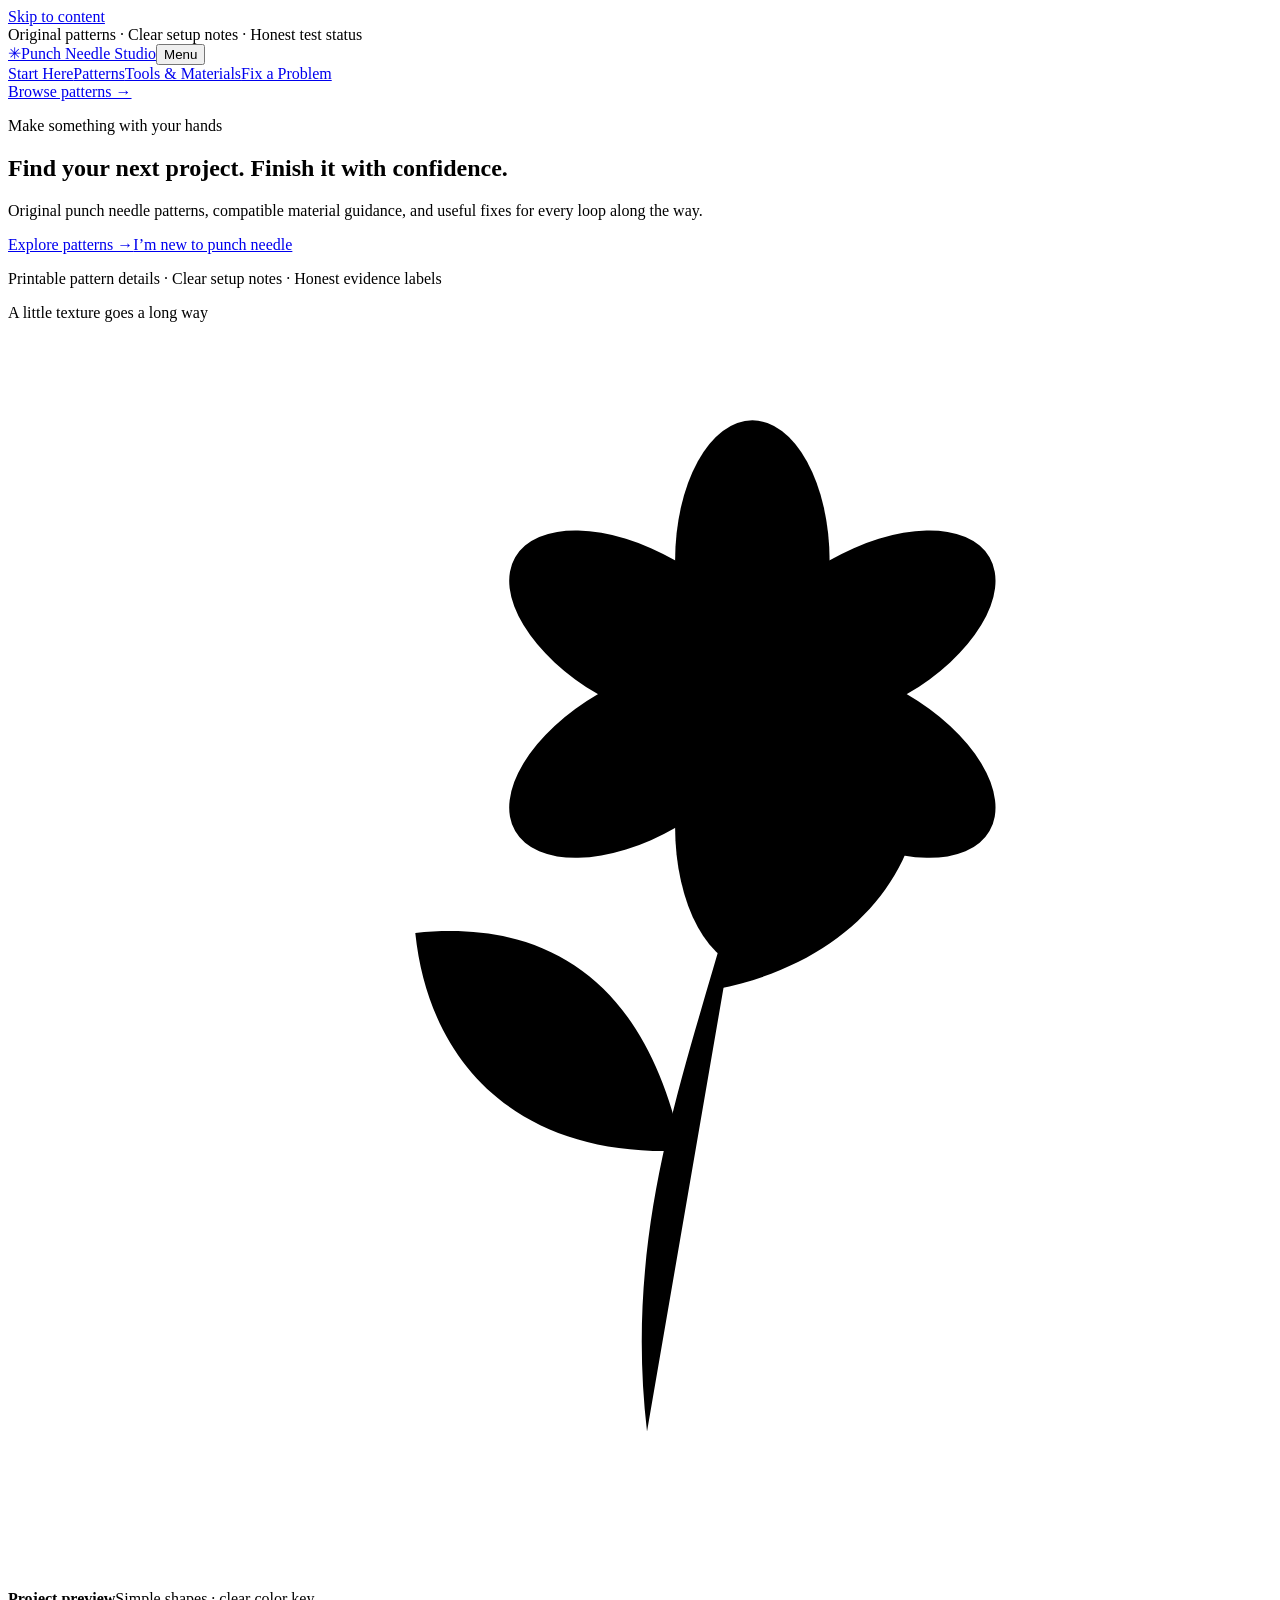
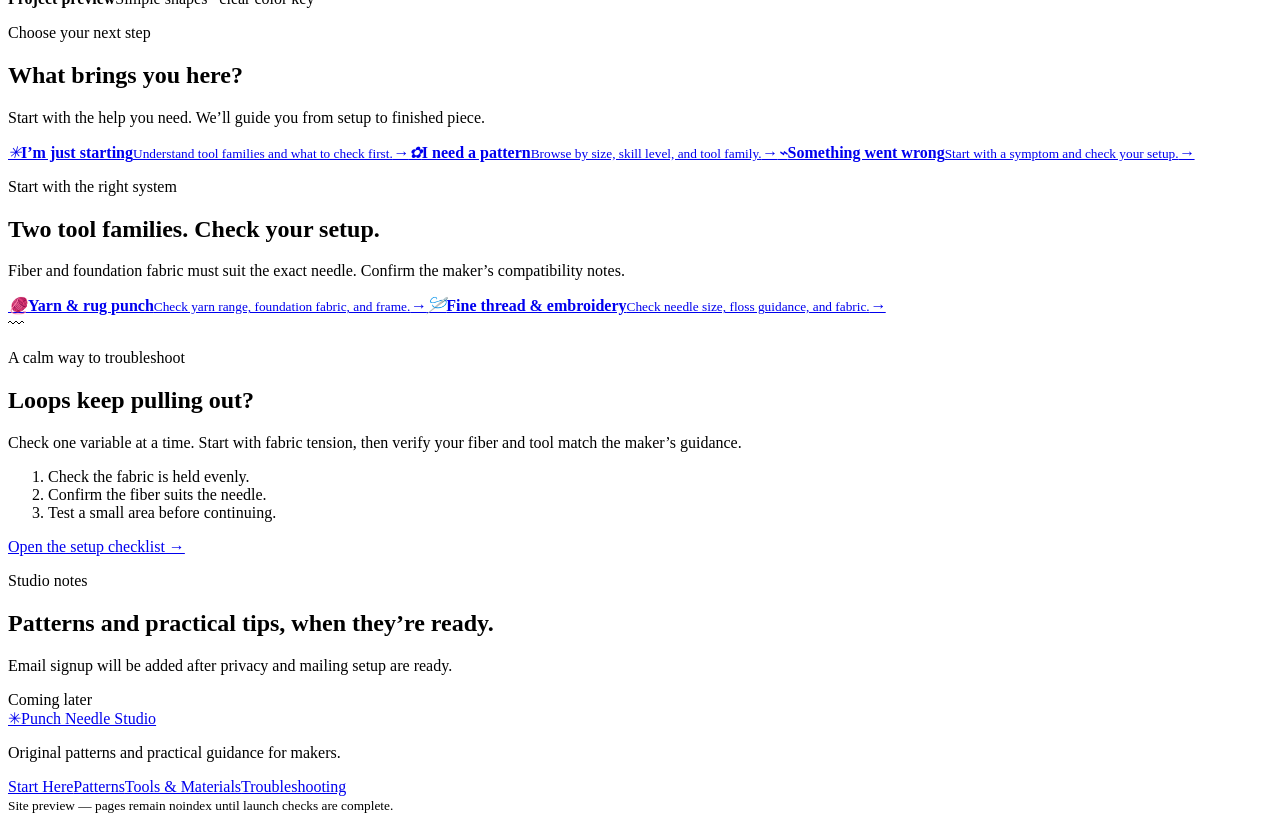
==== index.html @ ec9b4ea2 "Add static Punch Needle Studio homepage" ====
<!doctype html>
<html lang="en">
<head>
<meta charset="utf-8"><meta name="viewport" content="width=device-width,initial-scale=1">
<meta name="robots" content="noindex,nofollow">
<meta name="description" content="Original punch needle patterns, practical material guides, and clear troubleshooting for makers.">
<title>Punch Needle Studio — Patterns, Materials &amp; Clear Fixes</title>
<link rel="stylesheet" href="/assets/site.css"><script src="/assets/site.js" defer></script>
</head>
<body><a class="skip" href="#main">Skip to content</a>
<div class="announcement">Original patterns · Clear setup notes · Honest test status</div>
<header class="header"><a class="brand" href="/"><span class="mark">✳</span>Punch Needle Studio</a><button class="menu-toggle" aria-expanded="false" aria-controls="nav">Menu</button><nav id="nav"><a href="/start-here.html">Start Here</a><a href="/patterns.html">Patterns</a><a href="/#setup">Tools &amp; Materials</a><a href="/#fix">Fix a Problem</a></nav><a class="button small header-cta" href="/patterns.html">Browse patterns →</a></header>
<main id="main">
<section class="hero container"><div><p class="eyebrow">Make something with your hands</p><h1>Find your next project. Finish it with confidence.</h1><p class="lead">Original punch needle patterns, compatible material guidance, and useful fixes for every loop along the way.</p><div class="actions"><a class="button" href="/patterns.html">Explore patterns →</a><a class="button outline" href="/start-here.html">I’m new to punch needle</a></div><p class="proof">Printable pattern details · Clear setup notes · Honest evidence labels</p></div><div class="hero-art" role="img" aria-label="Floral pattern illustration shown inside a punch needle hoop"><span class="art-tag">A little texture goes a long way</span><div class="hoop"><svg viewBox="0 0 180 180" aria-hidden="true"><path class="stem" d="M91 158c-4-34 9-59 15-87"/><path class="leaf" d="M96 118c-23 1-36-12-38-31 19-2 33 7 38 31ZM101 95c20-4 31-18 29-35-18 2-29 14-29 35Z"/><g class="petals" transform="translate(106 53)"><ellipse cy="-19" rx="11" ry="20"/><ellipse cy="-19" rx="11" ry="20" transform="rotate(60)"/><ellipse cy="-19" rx="11" ry="20" transform="rotate(120)"/><ellipse cy="-19" rx="11" ry="20" transform="rotate(180)"/><ellipse cy="-19" rx="11" ry="20" transform="rotate(240)"/><ellipse cy="-19" rx="11" ry="20" transform="rotate(300)"/></g><circle class="center" cx="106" cy="53" r="10"/></svg></div><span class="art-note"><b>Project preview</b>Simple shapes · clear color key</span></div></section>
<section class="container section"><div class="section-head"><div><p class="eyebrow">Choose your next step</p><h2>What brings you here?</h2></div><p>Start with the help you need. We’ll guide you from setup to finished piece.</p></div><div class="route-grid"><a class="route" href="/start-here.html"><i>✳</i><span><b>I’m just starting</b><small>Understand tool families and what to check first.</small></span><em>→</em></a><a class="route" href="/patterns.html"><i>✿</i><span><b>I need a pattern</b><small>Browse by size, skill level, and tool family.</small></span><em>→</em></a><a class="route" href="/#fix"><i>⌁</i><span><b>Something went wrong</b><small>Start with a symptom and check your setup.</small></span><em>→</em></a></div></section>
<section class="container section setup" id="setup"><div class="section-head"><div><p class="eyebrow">Start with the right system</p><h2>Two tool families. Check your setup.</h2></div><p>Fiber and foundation fabric must suit the exact needle. Confirm the maker’s compatibility notes.</p></div><div class="setup-grid"><a href="/start-here.html#yarn" class="setup-card"><i>🧶</i><span><b>Yarn &amp; rug punch</b><small>Check yarn range, foundation fabric, and frame.</small></span><em>→</em></a><a href="/start-here.html#thread" class="setup-card"><i>🪡</i><span><b>Fine thread &amp; embroidery</b><small>Check needle size, floss guidance, and fabric.</small></span><em>→</em></a></div></section>
<section class="container section fix" id="fix"><div class="fix-art" aria-hidden="true"><div class="yarn"></div><span>〰</span></div><div><p class="eyebrow">A calm way to troubleshoot</p><h2>Loops keep pulling out?</h2><p>Check one variable at a time. Start with fabric tension, then verify your fiber and tool match the maker’s guidance.</p><ol><li>Check the fabric is held evenly.</li><li>Confirm the fiber suits the needle.</li><li>Test a small area before continuing.</li></ol><a class="text-link" href="/start-here.html#troubleshooting">Open the setup checklist →</a></div></section>
<section class="container signup"><div><p class="eyebrow">Studio notes</p><h2>Patterns and practical tips, when they’re ready.</h2><p>Email signup will be added after privacy and mailing setup are ready.</p></div><span class="badge">Coming later</span></section>
</main><footer><div class="container"><a class="brand" href="/"><span class="mark">✳</span>Punch Needle Studio</a><p>Original patterns and practical guidance for makers.</p><nav><a href="/start-here.html">Start Here</a><a href="/patterns.html">Patterns</a><a href="/#setup">Tools &amp; Materials</a><a href="/#fix">Troubleshooting</a></nav><small>Site preview — pages remain noindex until launch checks are complete.</small></div></footer>
</body></html>
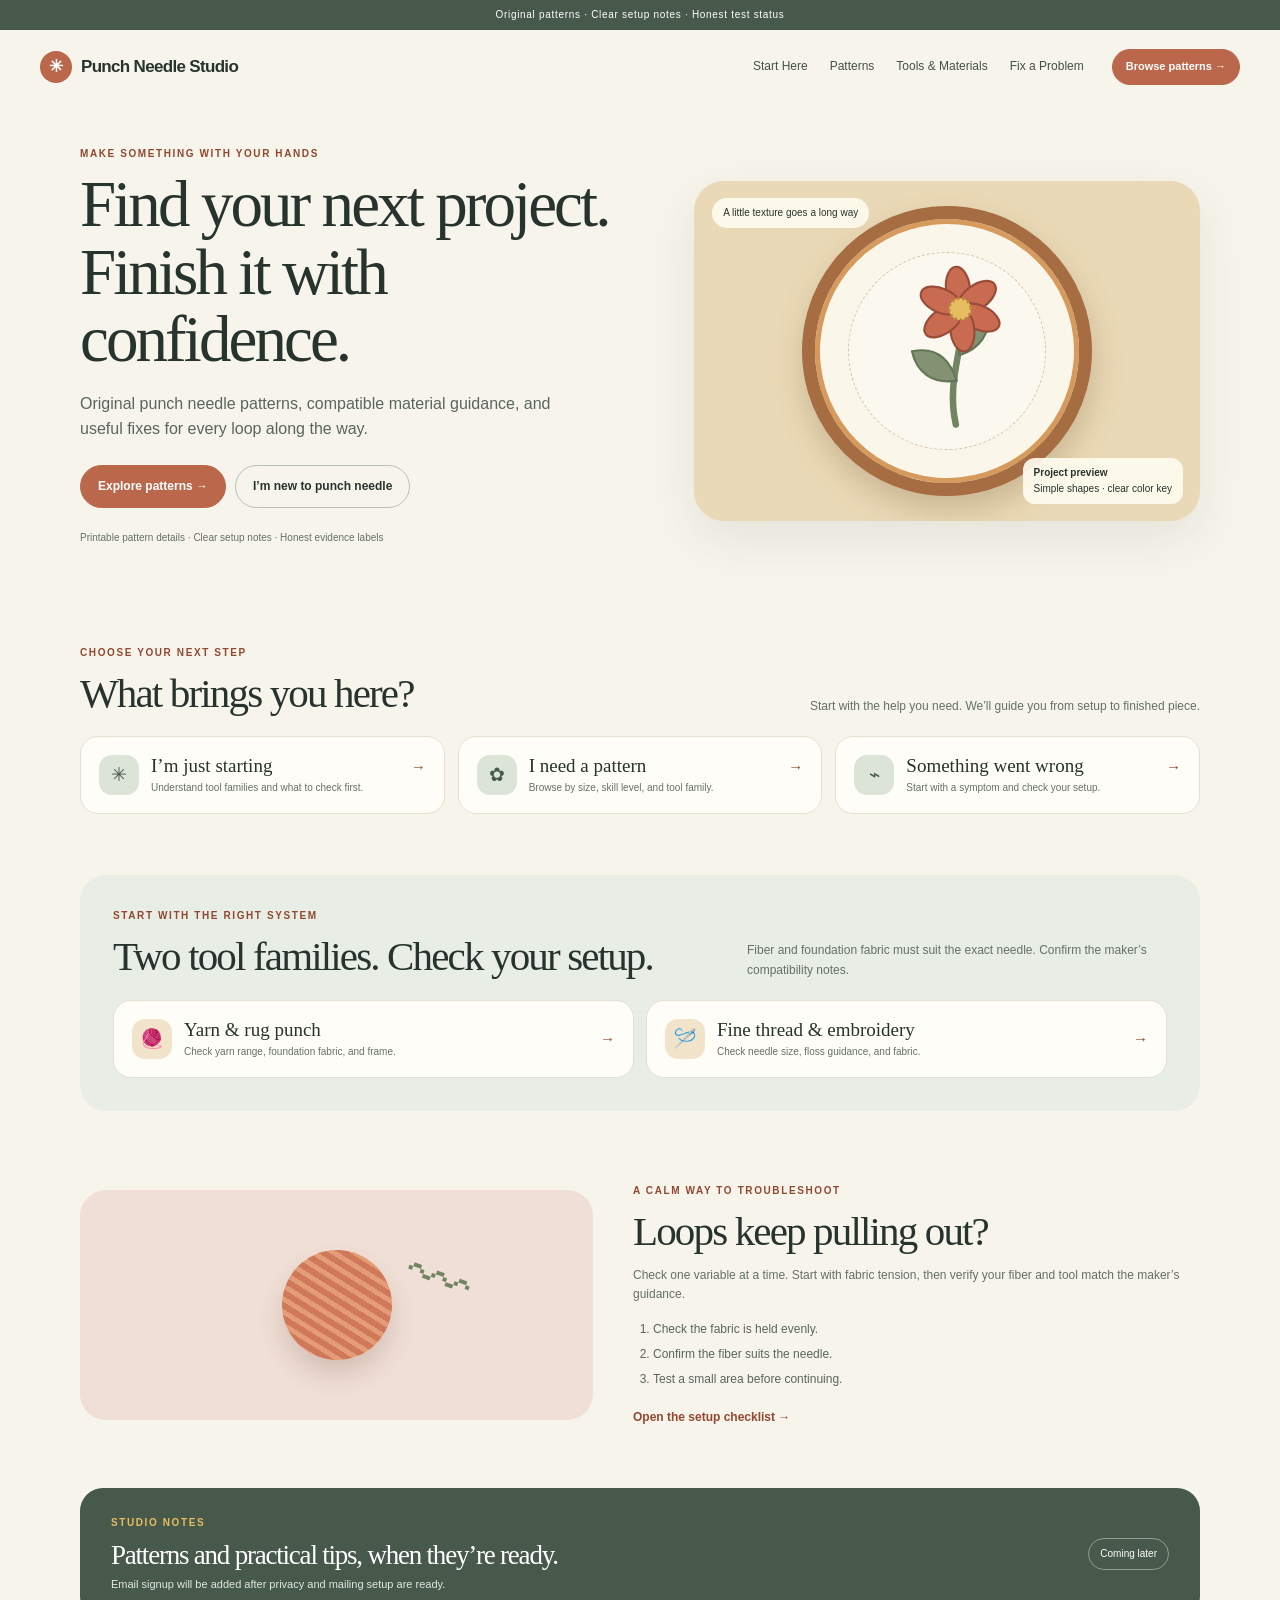
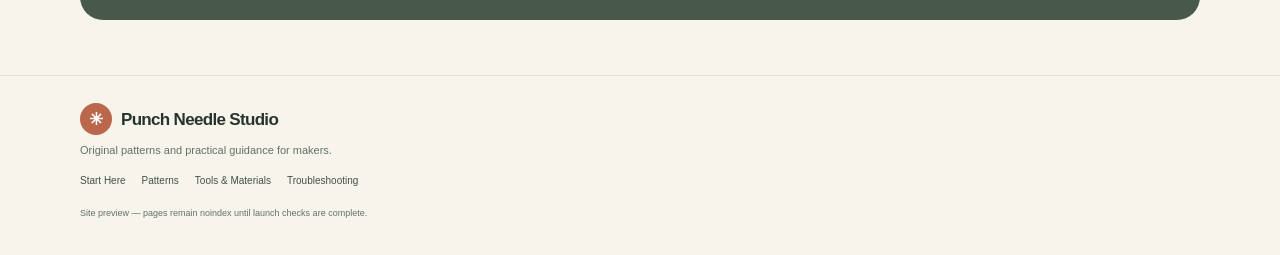
==== commit fae0ee8b: "Align homepage links for root and repository subpath" ====
--- a/index.html
+++ b/index.html
@@ -5,16 +5,16 @@
 <meta name="robots" content="noindex,nofollow">
 <meta name="description" content="Original punch needle patterns, practical material guides, and clear troubleshooting for makers.">
 <title>Punch Needle Studio — Patterns, Materials &amp; Clear Fixes</title>
-<link rel="stylesheet" href="/assets/site.css"><script src="/assets/site.js" defer></script>
+<link rel="stylesheet" href="assets/site.css"><script src="assets/site.js" defer></script>
 </head>
 <body><a class="skip" href="#main">Skip to content</a>
 <div class="announcement">Original patterns · Clear setup notes · Honest test status</div>
-<header class="header"><a class="brand" href="/"><span class="mark">✳</span>Punch Needle Studio</a><button class="menu-toggle" aria-expanded="false" aria-controls="nav">Menu</button><nav id="nav"><a href="/start-here.html">Start Here</a><a href="/patterns.html">Patterns</a><a href="/#setup">Tools &amp; Materials</a><a href="/#fix">Fix a Problem</a></nav><a class="button small header-cta" href="/patterns.html">Browse patterns →</a></header>
+<header class="header"><a class="brand" href="index.html"><span class="mark">✳</span>Punch Needle Studio</a><button class="menu-toggle" aria-expanded="false" aria-controls="nav">Menu</button><nav id="nav"><a href="start-here.html">Start Here</a><a href="patterns.html">Patterns</a><a href="index.html#setup">Tools &amp; Materials</a><a href="index.html#fix">Fix a Problem</a></nav><a class="button small header-cta" href="patterns.html">Browse patterns →</a></header>
 <main id="main">
-<section class="hero container"><div><p class="eyebrow">Make something with your hands</p><h1>Find your next project. Finish it with confidence.</h1><p class="lead">Original punch needle patterns, compatible material guidance, and useful fixes for every loop along the way.</p><div class="actions"><a class="button" href="/patterns.html">Explore patterns →</a><a class="button outline" href="/start-here.html">I’m new to punch needle</a></div><p class="proof">Printable pattern details · Clear setup notes · Honest evidence labels</p></div><div class="hero-art" role="img" aria-label="Floral pattern illustration shown inside a punch needle hoop"><span class="art-tag">A little texture goes a long way</span><div class="hoop"><svg viewBox="0 0 180 180" aria-hidden="true"><path class="stem" d="M91 158c-4-34 9-59 15-87"/><path class="leaf" d="M96 118c-23 1-36-12-38-31 19-2 33 7 38 31ZM101 95c20-4 31-18 29-35-18 2-29 14-29 35Z"/><g class="petals" transform="translate(106 53)"><ellipse cy="-19" rx="11" ry="20"/><ellipse cy="-19" rx="11" ry="20" transform="rotate(60)"/><ellipse cy="-19" rx="11" ry="20" transform="rotate(120)"/><ellipse cy="-19" rx="11" ry="20" transform="rotate(180)"/><ellipse cy="-19" rx="11" ry="20" transform="rotate(240)"/><ellipse cy="-19" rx="11" ry="20" transform="rotate(300)"/></g><circle class="center" cx="106" cy="53" r="10"/></svg></div><span class="art-note"><b>Project preview</b>Simple shapes · clear color key</span></div></section>
-<section class="container section"><div class="section-head"><div><p class="eyebrow">Choose your next step</p><h2>What brings you here?</h2></div><p>Start with the help you need. We’ll guide you from setup to finished piece.</p></div><div class="route-grid"><a class="route" href="/start-here.html"><i>✳</i><span><b>I’m just starting</b><small>Understand tool families and what to check first.</small></span><em>→</em></a><a class="route" href="/patterns.html"><i>✿</i><span><b>I need a pattern</b><small>Browse by size, skill level, and tool family.</small></span><em>→</em></a><a class="route" href="/#fix"><i>⌁</i><span><b>Something went wrong</b><small>Start with a symptom and check your setup.</small></span><em>→</em></a></div></section>
-<section class="container section setup" id="setup"><div class="section-head"><div><p class="eyebrow">Start with the right system</p><h2>Two tool families. Check your setup.</h2></div><p>Fiber and foundation fabric must suit the exact needle. Confirm the maker’s compatibility notes.</p></div><div class="setup-grid"><a href="/start-here.html#yarn" class="setup-card"><i>🧶</i><span><b>Yarn &amp; rug punch</b><small>Check yarn range, foundation fabric, and frame.</small></span><em>→</em></a><a href="/start-here.html#thread" class="setup-card"><i>🪡</i><span><b>Fine thread &amp; embroidery</b><small>Check needle size, floss guidance, and fabric.</small></span><em>→</em></a></div></section>
-<section class="container section fix" id="fix"><div class="fix-art" aria-hidden="true"><div class="yarn"></div><span>〰</span></div><div><p class="eyebrow">A calm way to troubleshoot</p><h2>Loops keep pulling out?</h2><p>Check one variable at a time. Start with fabric tension, then verify your fiber and tool match the maker’s guidance.</p><ol><li>Check the fabric is held evenly.</li><li>Confirm the fiber suits the needle.</li><li>Test a small area before continuing.</li></ol><a class="text-link" href="/start-here.html#troubleshooting">Open the setup checklist →</a></div></section>
+<section class="hero container"><div><p class="eyebrow">Make something with your hands</p><h1>Find your next project. Finish it with confidence.</h1><p class="lead">Original punch needle patterns, compatible material guidance, and useful fixes for every loop along the way.</p><div class="actions"><a class="button" href="patterns.html">Explore patterns →</a><a class="button outline" href="start-here.html">I’m new to punch needle</a></div><p class="proof">Printable pattern details · Clear setup notes · Honest evidence labels</p></div><div class="hero-art" role="img" aria-label="Floral pattern illustration shown inside a punch needle hoop"><span class="art-tag">A little texture goes a long way</span><div class="hoop"><svg viewBox="0 0 180 180" aria-hidden="true"><path class="stem" d="M91 158c-4-34 9-59 15-87"/><path class="leaf" d="M96 118c-23 1-36-12-38-31 19-2 33 7 38 31ZM101 95c20-4 31-18 29-35-18 2-29 14-29 35Z"/><g class="petals" transform="translate(106 53)"><ellipse cy="-19" rx="11" ry="20"/><ellipse cy="-19" rx="11" ry="20" transform="rotate(60)"/><ellipse cy="-19" rx="11" ry="20" transform="rotate(120)"/><ellipse cy="-19" rx="11" ry="20" transform="rotate(180)"/><ellipse cy="-19" rx="11" ry="20" transform="rotate(240)"/><ellipse cy="-19" rx="11" ry="20" transform="rotate(300)"/></g><circle class="center" cx="106" cy="53" r="10"/></svg></div><span class="art-note"><b>Project preview</b>Simple shapes · clear color key</span></div></section>
+<section class="container section"><div class="section-head"><div><p class="eyebrow">Choose your next step</p><h2>What brings you here?</h2></div><p>Start with the help you need. We’ll guide you from setup to finished piece.</p></div><div class="route-grid"><a class="route" href="start-here.html"><i>✳</i><span><b>I’m just starting</b><small>Understand tool families and what to check first.</small></span><em>→</em></a><a class="route" href="patterns.html"><i>✿</i><span><b>I need a pattern</b><small>Browse by size, skill level, and tool family.</small></span><em>→</em></a><a class="route" href="index.html#fix"><i>⌁</i><span><b>Something went wrong</b><small>Start with a symptom and check your setup.</small></span><em>→</em></a></div></section>
+<section class="container section setup" id="setup"><div class="section-head"><div><p class="eyebrow">Start with the right system</p><h2>Two tool families. Check your setup.</h2></div><p>Fiber and foundation fabric must suit the exact needle. Confirm the maker’s compatibility notes.</p></div><div class="setup-grid"><a href="start-here.html#yarn" class="setup-card"><i>🧶</i><span><b>Yarn &amp; rug punch</b><small>Check yarn range, foundation fabric, and frame.</small></span><em>→</em></a><a href="start-here.html#thread" class="setup-card"><i>🪡</i><span><b>Fine thread &amp; embroidery</b><small>Check needle size, floss guidance, and fabric.</small></span><em>→</em></a></div></section>
+<section class="container section fix" id="fix"><div class="fix-art" aria-hidden="true"><div class="yarn"></div><span>〰</span></div><div><p class="eyebrow">A calm way to troubleshoot</p><h2>Loops keep pulling out?</h2><p>Check one variable at a time. Start with fabric tension, then verify your fiber and tool match the maker’s guidance.</p><ol><li>Check the fabric is held evenly.</li><li>Confirm the fiber suits the needle.</li><li>Test a small area before continuing.</li></ol><a class="text-link" href="start-here.html#troubleshooting">Open the setup checklist →</a></div></section>
 <section class="container signup"><div><p class="eyebrow">Studio notes</p><h2>Patterns and practical tips, when they’re ready.</h2><p>Email signup will be added after privacy and mailing setup are ready.</p></div><span class="badge">Coming later</span></section>
-</main><footer><div class="container"><a class="brand" href="/"><span class="mark">✳</span>Punch Needle Studio</a><p>Original patterns and practical guidance for makers.</p><nav><a href="/start-here.html">Start Here</a><a href="/patterns.html">Patterns</a><a href="/#setup">Tools &amp; Materials</a><a href="/#fix">Troubleshooting</a></nav><small>Site preview — pages remain noindex until launch checks are complete.</small></div></footer>
+</main><footer><div class="container"><a class="brand" href="index.html"><span class="mark">✳</span>Punch Needle Studio</a><p>Original patterns and practical guidance for makers.</p><nav><a href="start-here.html">Start Here</a><a href="patterns.html">Patterns</a><a href="index.html#setup">Tools &amp; Materials</a><a href="index.html#fix">Troubleshooting</a></nav><small>Site preview — pages remain noindex until launch checks are complete.</small></div></footer>
 </body></html>
--- a/assets/site.css
+++ b/assets/site.css
@@ -0,0 +1,6 @@
+:root{--ink:#26342d;--muted:#647168;--paper:#f7f4ec;--card:#fffdf8;--sage:#dce4d7;--deep:#46594b;--clay:#bb674b;--claydark:#914830;--gold:#e7bd62;--line:#e6e0d3;--shadow:0 18px 50px #32372c17}
+*{box-sizing:border-box}html{scroll-behavior:smooth}body{margin:0;background:var(--paper);color:var(--ink);font:15px/1.6 Arial,Helvetica,sans-serif}a{color:inherit}button{font:inherit}.container{width:min(1120px,calc(100% - 40px));margin:auto}.skip{position:absolute;left:-999px;top:5px;background:white;padding:10px;z-index:10}.skip:focus{left:5px}.announcement{background:var(--deep);color:#fff;text-align:center;padding:7px;font-size:10px;letter-spacing:.07em}.header{width:min(1200px,calc(100% - 40px));min-height:74px;margin:auto;display:flex;align-items:center;gap:28px}.brand{display:inline-flex;align-items:center;gap:9px;font-size:17px;font-weight:800;letter-spacing:-.04em;text-decoration:none;white-space:nowrap}.mark{width:32px;height:32px;background:var(--clay);color:white;border-radius:50%;display:grid;place-items:center}.header nav{display:flex;gap:22px;margin-left:auto}.header nav a,footer nav a{font-size:12px;text-decoration:none;color:#435149}.header nav a:hover,footer nav a:hover{color:var(--claydark)}.menu-toggle{display:none}.button{display:inline-flex;align-items:center;justify-content:center;gap:8px;border:1px solid var(--clay);border-radius:99px;padding:11px 17px;background:var(--clay);color:#fff;text-decoration:none;font-weight:bold;font-size:12px}.button:hover{background:var(--claydark)}.button.outline{background:transparent;color:var(--ink);border-color:#b7c1b6}.small{padding:8px 13px;font-size:11px}.hero{display:grid;grid-template-columns:1.05fr .95fr;gap:55px;align-items:center;padding:42px 0 65px}.eyebrow{font-size:10px;text-transform:uppercase;letter-spacing:.16em;font-weight:800;color:var(--claydark);margin:0 0 9px}.hero h1,h2{font-family:Georgia,'Times New Roman',serif;letter-spacing:-.045em;font-weight:500}.hero h1{font-size:clamp(42px,5.4vw,65px);line-height:1.04;margin:0 0 17px}.lead{font-size:16px;color:#59665d;max-width:480px;margin:0 0 23px}.actions{display:flex;gap:9px;flex-wrap:wrap}.proof{font-size:10px;color:var(--muted);margin-top:22px}.hero-art{min-height:340px;border-radius:30px;background-color:#ead9b6;background-image:radial-gradient(#7655341c .7px,transparent .7px);background-size:8px 8px;box-shadow:var(--shadow);position:relative;display:grid;place-items:center;overflow:hidden}.art-tag,.art-note{position:absolute;background:#fffdf0e8;border-radius:99px;padding:7px 11px;font-size:10px}.art-tag{top:17px;left:18px}.art-note{right:17px;bottom:17px;border-radius:12px}.art-note b{display:block}.hoop{width:min(70%,290px);aspect-ratio:1;border:13px solid #a66d42;border-radius:50%;background:#faf6e9;box-shadow:inset 0 0 0 5px #d69a5d,0 15px 30px #76553444;display:grid;place-items:center;transform:rotate(-6deg)}.hoop svg{width:75%;height:75%;border:1px dashed #d6c6a8;border-radius:50%;background:#fbf8ef}.stem{fill:none;stroke:#718563;stroke-width:6;stroke-linecap:round}.leaf{fill:#829272;stroke:#637656;stroke-width:2}.petals{fill:#c86b51;stroke:#994c3a;stroke-width:2}.center{fill:var(--gold);stroke:#b88637;stroke-width:3;stroke-dasharray:2 3}.section{padding:24px 0 61px}.section-head{display:flex;justify-content:space-between;align-items:end;gap:20px;margin-bottom:20px}.section h2,.fix h2,.signup h2{font-size:clamp(30px,4vw,41px);line-height:1.13;margin:0}.section-head>p{max-width:420px;color:var(--muted);font-size:12px;margin:0}.route-grid{display:grid;grid-template-columns:repeat(3,1fr);gap:13px}.route,.setup-card{border:1px solid var(--line);background:var(--card);border-radius:18px;padding:18px;display:flex;align-items:flex-start;gap:12px;text-decoration:none;transition:.18s}.route:hover,.setup-card:hover{transform:translateY(-2px);border-color:#bac7ba}.route i,.setup-card i{font-style:normal;width:40px;height:40px;border-radius:13px;background:var(--sage);display:grid;place-items:center;color:var(--deep);font-size:19px}.route b,.setup-card b{display:block;font:500 19px Georgia,serif;margin-bottom:3px}.route small,.setup-card small{display:block;color:var(--muted);font-size:10px;line-height:1.5}.route em,.setup-card em{font-style:normal;margin-left:auto;color:var(--claydark)}.setup{background:#e8ede5;border-radius:26px;padding:33px;margin-bottom:48px}.setup-grid{display:grid;grid-template-columns:1fr 1fr;gap:12px}.setup-card{align-items:center}.setup-card i{background:#f2e3cb}.fix{display:grid;grid-template-columns:.95fr 1.05fr;gap:40px;align-items:center;padding-bottom:60px}.fix-art{min-height:230px;background:#f0dfd6;border-radius:26px;display:grid;place-items:center;position:relative;overflow:hidden}.fix-art:after{content:\"\";position:absolute;width:190px;height:145px;border:1px dashed #aa887d;border-radius:50%;transform:rotate(25deg)}.fix-art>span{position:absolute;right:24%;top:17%;font-size:64px;color:#718563;transform:rotate(20deg)}.yarn{width:110px;height:110px;border-radius:50%;background:repeating-linear-gradient(32deg,#cf785a 0 6px,#e49b78 6px 11px);box-shadow:0 15px 25px #704a3533;position:relative}.yarn:after{content:\"\";position:absolute;inset:27px 15px;border:5px solid #b65e45;border-left-color:transparent;border-radius:50%;transform:rotate(-22deg)}.fix>div>p:not(.eyebrow){font-size:12px;color:var(--muted)}.fix ol{padding-left:20px;color:#59665d;font-size:12px}.fix li{padding:3px 0}.text-link{font-size:12px;color:var(--claydark);font-weight:bold;text-decoration:none}.signup{background:var(--deep);color:white;border-radius:23px;padding:27px 31px;margin-bottom:55px;display:flex;justify-content:space-between;align-items:center;gap:20px}.signup .eyebrow{color:var(--gold)}.signup h2{font-size:27px;margin:0 0 5px}.signup p:not(.eyebrow){font-size:11px;color:#e2e8e0;margin:0}.badge{border:1px solid #ffffff66;border-radius:99px;padding:7px 11px;font-size:10px;white-space:nowrap}footer{border-top:1px solid var(--line);padding:27px 0 32px}footer p{font-size:11px;color:var(--muted);margin:7px 0 13px}footer nav{display:flex;gap:16px;flex-wrap:wrap;margin-bottom:10px}footer nav a{font-size:10px}footer small{color:var(--muted);font-size:9px}
+.page{padding:34px 0 65px}.crumb{font-size:10px;color:var(--muted);margin-bottom:18px}.crumb a{text-decoration:none}.page h1{font:500 clamp(38px,5vw,55px)/1.06 Georgia,serif;letter-spacing:-.045em;margin:0 0 12px}.intro{max-width:700px;color:var(--muted);font-size:14px;margin:0 0 23px}.notice{padding:13px 15px;background:#f2ead9;border-radius:13px;color:#5d584a;font-size:11px;margin:18px 0}.family-grid{display:grid;grid-template-columns:1fr 1fr;gap:14px}.panel{background:var(--card);border:1px solid var(--line);border-radius:18px;padding:20px}.panel h2{font-size:24px;margin:0 0 7px}.panel p,.panel li{color:#59665d;font-size:12px}.panel ul{padding-left:18px}.panel li{margin:6px 0}.filters{display:flex;gap:7px;flex-wrap:wrap;margin:20px 0}.filters button{border:1px solid #d7d4c8;border-radius:99px;padding:7px 12px;background:transparent;color:#56635a;font-size:10px;cursor:pointer}.filters button[aria-pressed=true]{background:var(--deep);border-color:var(--deep);color:white}.pattern-grid{display:grid;grid-template-columns:repeat(3,1fr);gap:13px}.pattern-card{background:var(--card);border:1px solid var(--line);border-radius:17px;overflow:hidden}.pattern-card[hidden]{display:none}.thumb{height:155px;display:grid;place-items:center;position:relative;background:#eadfc9}.thumb svg{height:100%;width:100%}.label{position:absolute;left:10px;top:10px;background:#fffdf0e8;border-radius:99px;padding:5px 8px;font-size:9px;font-weight:bold}.pattern-card section{padding:14px}.pattern-card h2{font-size:19px;margin:0 0 5px}.pattern-card p{font-size:10px;color:var(--muted);margin:0 0 10px}.meta{border-top:1px solid var(--line);padding-top:8px;display:flex;gap:9px;flex-wrap:wrap;font-size:9px;color:#59665d}.empty{display:none;border:1px dashed #c9c1ae;border-radius:14px;text-align:center;padding:18px;font-size:11px;color:var(--muted)}.empty.show{display:block}.template-grid{display:grid;grid-template-columns:1fr .9fr;gap:20px;align-items:start}.preview{height:320px;background:#ead9b6;border-radius:22px;display:grid;place-items:center}.details{background:var(--card);border:1px solid var(--line);border-radius:20px;padding:21px}.details h2{font-size:30px;margin:0 0 7px}.details p{font-size:12px;color:var(--muted)}.chips{display:flex;gap:6px;flex-wrap:wrap;margin:13px 0}.chips span{border:1px solid var(--line);border-radius:99px;padding:5px 8px;font-size:9px}.disabled{opacity:.55;pointer-events:none;width:100%}.article-grid{display:grid;grid-template-columns:minmax(0,1fr) 220px;gap:25px;margin-top:30px}.article h2{font:500 26px Georgia,serif;margin:22px 0 8px}.article p,.article li{font-size:12px;color:#59665d}.article ol,.article ul{padding-left:18px}.article li{margin:6px 0}.material-grid{display:grid;grid-template-columns:repeat(3,1fr);gap:8px}.material{background:#eff2eb;border-radius:11px;padding:11px}.material small{display:block;color:var(--muted);font-size:8px;text-transform:uppercase;letter-spacing:.06em}.material b{font-size:10px}.asset{padding:18px;background:#f3efe4;border:1px dashed #c5bda9;text-align:center;border-radius:14px;color:#687168;font-size:10px}.toc{position:sticky;top:12px;background:var(--card);border:1px solid var(--line);border-radius:15px;padding:16px}.toc b{font:500 17px Georgia,serif}.toc a{display:block;padding:7px 0;border-bottom:1px solid #f0ece3;text-decoration:none;color:#5d695f;font-size:10px}.template-banner{background:#f4eadb;border:1px dashed #bd9872;padding:12px;border-radius:12px;color:#604e3f;font-size:10px;margin-bottom:16px}
+@media(max-width:820px){.header{gap:14px}.header nav{gap:12px}.header nav a{font-size:10px}.hero{gap:25px}.route-grid{grid-template-columns:1fr 1fr}.pattern-grid{grid-template-columns:1fr 1fr}.article-grid{grid-template-columns:1fr 190px}}
+@media(max-width:620px){.container,.header{width:calc(100% - 32px)}.header{min-height:62px;flex-wrap:wrap;justify-content:space-between;gap:6px}.brand{font-size:15px}.mark{width:29px;height:29px}.menu-toggle{display:block;background:var(--card);border:1px solid var(--line);border-radius:99px;padding:6px 11px;font-size:10px}.header-cta{display:none}.header nav{display:none;order:3;width:100%;overflow:auto;padding:8px 0;gap:19px}.header nav.open{display:flex}.header nav a{white-space:nowrap;font-size:10px}.hero{grid-template-columns:1fr;gap:19px;padding:18px 0 40px}.hero-art{min-height:260px;order:0}.hero>div:first-child{order:1}.hero h1{font-size:44px}.lead{font-size:13px}.actions .button{flex:1}.proof{font-size:9px}.section{padding:17px 0 42px}.section-head{display:block}.section-head>p{margin-top:8px}.section h2,.fix h2{font-size:32px}.route-grid,.setup-grid,.family-grid,.template-grid{grid-template-columns:1fr}.route{padding:15px}.setup{padding:22px 16px;margin-bottom:38px}.setup-card{padding:14px}.fix{grid-template-columns:1fr;gap:17px;padding-bottom:40px}.fix-art{min-height:170px}.signup{display:block;padding:22px 18px;margin-bottom:40px}.signup h2{font-size:24px}.badge{display:inline-block;margin-top:12px}.page{padding:23px 0 45px}.page h1{font-size:40px}.intro{font-size:12px}.panel{padding:17px}.pattern-grid{grid-template-columns:1fr 1fr;gap:8px}.thumb{height:120px}.pattern-card section{padding:11px}.pattern-card h2{font-size:16px}.pattern-card p{font-size:9px}.meta{font-size:8px;gap:5px}.preview{height:260px}.details{padding:17px}.details h2{font-size:26px}.article-grid{grid-template-columns:1fr;gap:14px}.toc{position:static;order:0}.article{order:1}.article h2{font-size:23px}.material-grid{grid-template-columns:1fr 1fr}footer nav{gap:11px}}
+@media(prefers-reduced-motion:reduce){html{scroll-behavior:auto}*,*:before,*:after{transition:none!important}}
